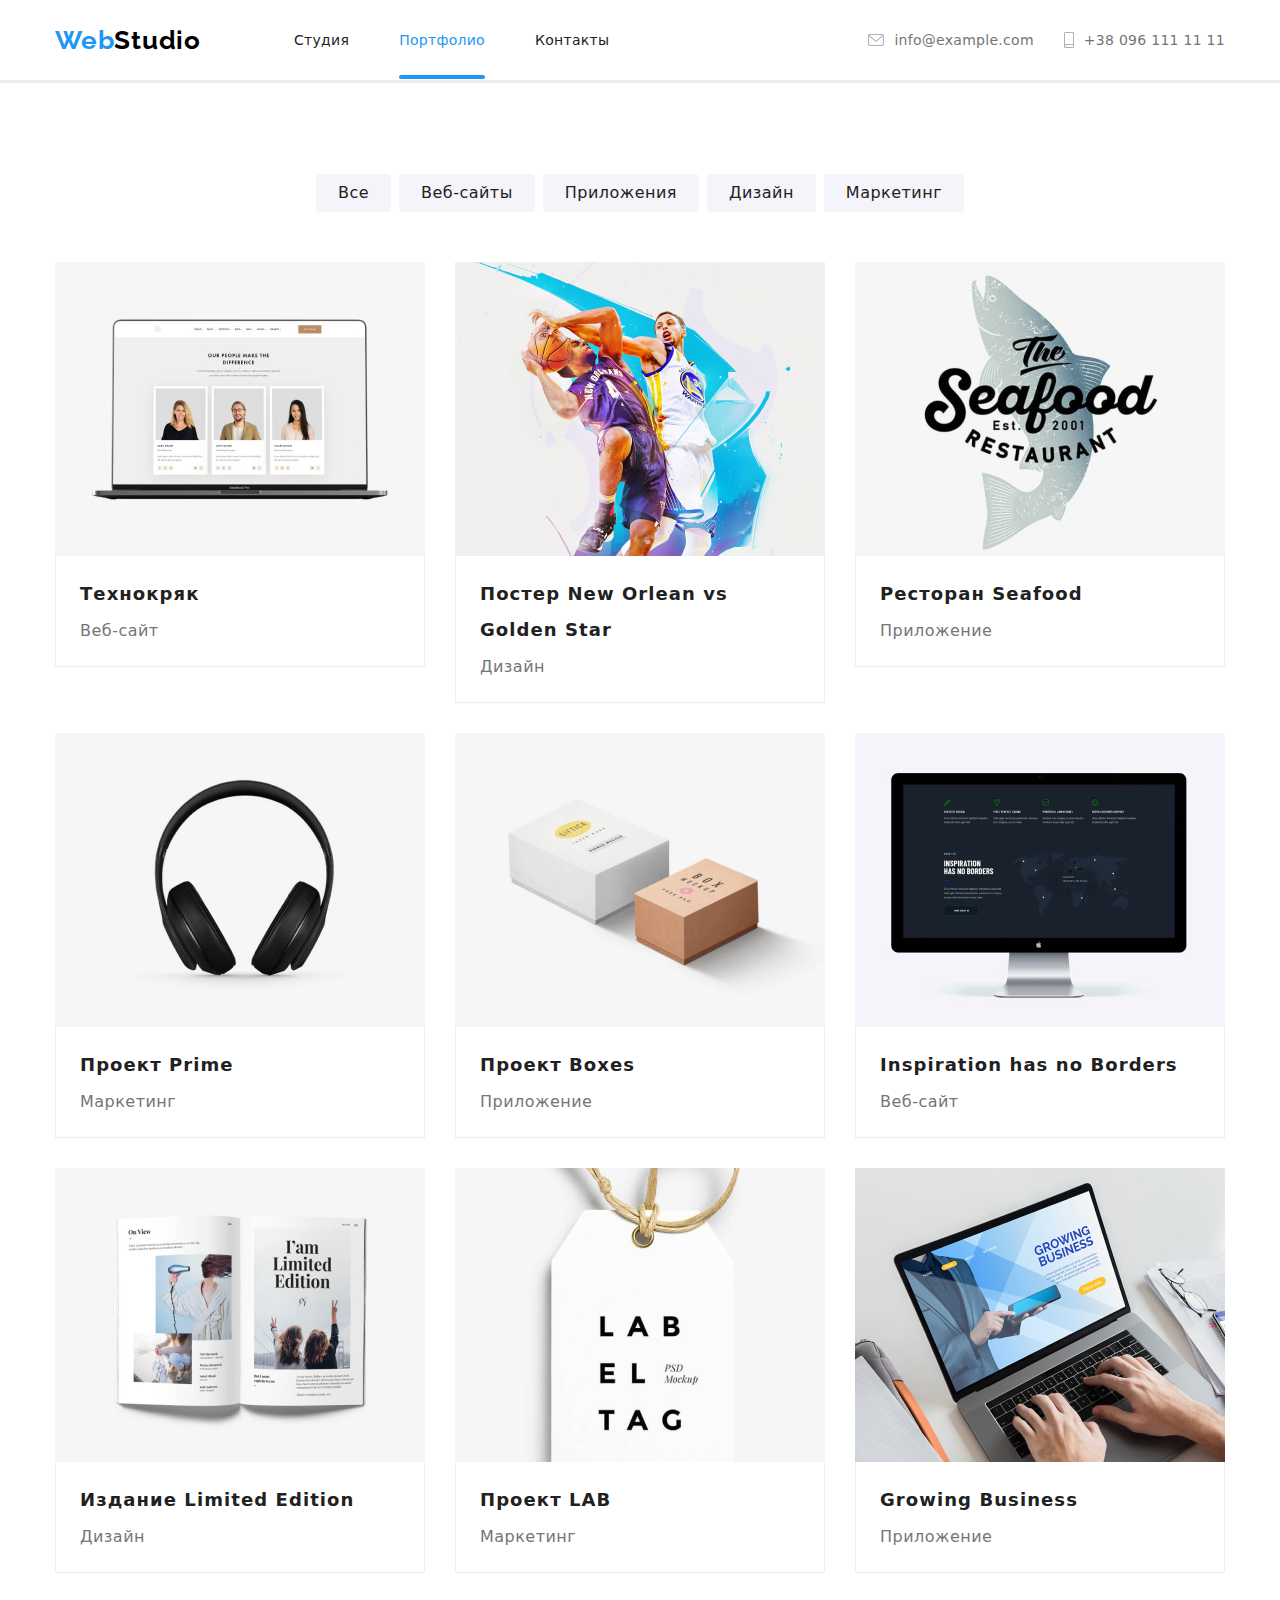
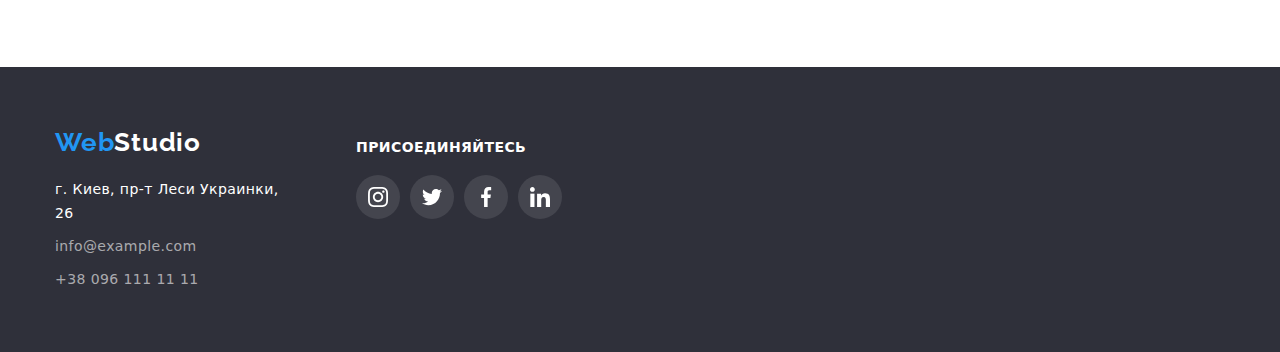
==== portfolio.html @ fbb75f8d "перенос папок и файлов с предыдущего репозитория" ====
<!DOCTYPE html>
<html lang="ru">
<head>
    <meta charset="UTF-8">
    <meta name="viewport" content="width=device-width, initial-scale=1.0">
    <title>WebStudio</title>
    <link rel="stylesheet" href="https://cdnjs.cloudflare.com/ajax/libs/modern-normalize/1.0.0/modern-normalize.css">
    <link href="https://fonts.googleapis.com/css2?family=Raleway:wght@700&family=Roboto:wght@400;500;700;900&display=swap" rel="stylesheet">
    <link rel="stylesheet" href="./css/styles.css">
</head>
<body>

    <!--Header container-->
    <header class="header-container portfolio">
        <div class="container">
            <div class="header-wrapper">
                <a class="link" href="./index.html" aria-label="WebStudio">
                    <span class="web">Web<span class="header-studio">Studio</span></span>
                </a>
                 <nav class="nav-container">
                    <ul class="navigation-menu">
                        <li class="item"><a href="./index.html" class="link">Студия</a></li>
                        <li class="item active"><a href="./portfolio.html" class="link active">Портфолио</a></li>
                        <li class="item"><a href="" class="link">Контакты</a></li>
                    </ul>
                 </nav>
                 <ul class="contacts-list">
                     <li class="item">
                        <a href="info@example.com" class="link">
                            <svg width="16" height="12">
                                <use href="./img/svg/sprite.svg#icon-envelope"></use>
                            </svg>info@example.com</a>
                    </li>
                     <li class="item">
                        <a href="tel:+380961111111" class="link">
                            <svg width="10" height="16" style="background-position: center;">
                                <use href="./img/svg/sprite.svg#icon-smartphone"></use>
                            </svg>+38 096 111 11 11</a>
                    </li>
                 </ul>
            </div>
        </div>
    </header>
        
            <main>
    <!--Portfolio container-->
      <section class="our-works-section">
        <div class="container">
          <h1 class="title">Наши работы</h1>
          <ul class="category-choice">
              <li class="item"><button type="button" class="portfolio-button">Все</button></li>
              <li class="item"><button type="button" class="portfolio-button">Веб-сайты</button></li>
              <li class="item"><button type="button" class="portfolio-button">Приложения</button></li>
              <li class="item"><button type="button" class="portfolio-button">Дизайн</button></li>
              <li class="item"><button type="button" class="portfolio-button">Маркетинг</button></li>
          </ul>
        <ul class="projects-list">
            <li class="item">
                <a href="">
                <div class="pop-up-container">
                <img src="./img/portfolio/img-1.jpg" alt="Технокряк">
                <p>Технокряк это современная площадка распространения коронавируса. Компании используют эту платформу для цифрового шпионажа и атак на защищённые сервера конкурентов.</p>
                </div>
                <div class="card-content">
                <h2 class="project-title">Технокряк</h2>
                <p>Веб-сайт</p></div></a>
            </li>
            <li class="item">
                <a href="">
                <img src="./img/portfolio/img-2.jpg" alt="Постер New Orlean vs Golden Star">
                <div class="card-content">
                <h2 class="project-title">Постер New Orlean vs Golden Star</h2>
                <p>Дизайн</p></div></a>
            </li>
            <li class="item">
                <a href="">
                <img src="./img/portfolio/img-3.jpg" alt="Ресторан Seafood">
                <div class="card-content">
                <h2 class="project-title">Ресторан Seafood</h2>
                <p>Приложение</p></div></a>
            </li>
            <li class="item">
                <a href="">
                <img src="./img/portfolio/img-4.jpg" alt="Проект Prime">
                <div class="card-content">
                <h2 class="project-title">Проект Prime</h2>
                <p>Маркетинг</p></div></a>
            </li>
            <li class="item">
                <a href="">
                <img src="./img/portfolio/img-5.jpg" alt="Проект Boxes">
                <div class="card-content">
                <h2 class="project-title">Проект Boxes</h2>
                <p>Приложение</p></div></a>
            </li>
            <li class="item">
                <a href="">
                <img src="./img/portfolio/img-6.jpg" alt="Inspiration has no Borders">
                <div class="card-content">
                <h2 class="project-title">Inspiration has no Borders</h2>
                <p>Веб-сайт</p></div></a>
            </li>
            <li class="item">
                <a href="">
                <img src="./img/portfolio/img-7.jpg" alt="Издание Limited Edition">
                <div class="card-content">
                <h2 class="project-title">Издание Limited Edition</h2>
                <p>Дизайн</p></div></a>
            </li>
            <li class="item">
                <a href="">
                <img src="./img/portfolio/img-8.jpg" alt="Проект LAB">
                <div class="card-content">
                <h2 class="project-title">Проект LAB</h2>
                <p>Маркетинг</p></div></a>
            </li>
            <li class="item">
                <a href="">
                <img src="./img/portfolio/img-9.jpg" alt="Growing Business">
                <div class="card-content">
                <h2 class="project-title">Growing Business</h2>
                <p>Приложение</p></div></a>
            </li>
         </ul>
        </div>
      </section>
    </main>

             <!--footer container-->
    <footer>
        <div class="container">
            <div class="footer-wrapper">
                <div class="contacts-container">
                <a class="webstudio-link" href="./index.html" aria-label="WebStudio">
                  <span class="web">Web<span class="footer-studio">Studio</span></span>
                </a>
                <address>
                    <span class="address">г. Киев, пр-т Леси Украинки, 26</span>
                    <ul>
                        <li><a href="info@example.com">info@example.com</a></li>
                        <li><a href="tel:+380961111111">+38 096 111 11 11</a></li>
                    </ul>
                </address>
                </div>
                <div class="follow-us-container">
                    <p>Присоединяйтесь</p>
                        <ul class="footer-social-links">
                            <li><a href="">
                                <svg width="20" height="20">
                                    <use href="./img/svg/sprite.svg#icon-instagram-footer"></use>
                                </svg>
                              </a></li>
                            <li><a href="">
                                <svg width="20" height="20">
                                    <use href="./img/svg/sprite.svg#icon-twitter-footer"></use>
                                </svg>
                              </a></li>
                            <li><a href="">
                                <svg width="20" height="20">
                                    <use href="./img/svg/sprite.svg#icon-facebook-footer"></use>
                                </svg>
                              </a></li>
                            <li><a href="">
                                <svg width="20" height="20">
                                    <use href="./img/svg/sprite.svg#icon-linkedin-footer"></use>
                                </svg>
                              </a></li>
                        </ul>
                </div>
            </div>
        </div>
    </footer>
        </body>
        </html>
---- css/styles.css ----
:root {
    --primary-text-color: #212121;
    --title-text-color: #FFFFFF;
    --secondary-text-color: #757575;
    --accent-color: #2196F3;
    --background-color: #F5F4FA;
    --contrast-color: #2F303A;
    --icon-color: #afb1b8;
}
*,
*::before,
*::after {
    margin: 0;
    padding: 0;
}

    transition: 250ms cubic-bezier(0.4, 0, 0.2, 1);
}
body {
    background: var(--title-text-color);
    font-family: 'Roboto', sans-serif;
    font-style: normal;
}
a {
    text-decoration: none;
    cursor: pointer;
}
button {
    cursor: pointer;
}
ul {
    list-style: none;
}
.container {
    margin: 0 auto;
    padding: 0 15px;
    width: 1200px;
    display: block;
}
.header-container,
.header-container.portfolio {
    margin: 0 auto;
    background-color: var(--title-text-color);
}
.header-container.portfolio {
    outline: solid #ECECEC;
}
.header-wrapper {
    display: flex;
    justify-content: space-between;
    align-items: center;
}
.web {
    font-family: 'Raleway';
    font-weight: 700;
    font-size: 26px;
    line-height: 1.192;
    letter-spacing: 0.03em;
    color: var(--accent-color);
}
.web .header-studio {
    color: black;
}
.web .footer-studio {
    color: white;
}
.nav-container {
    margin-left: 93px;
}
.navigation-menu {
    display: flex;
    align-items: center;
    box-sizing: border-box;
}
.navigation-menu .link {
    padding: 31px 0;
    font-weight: 500;
    font-size: 14px;
    line-height: 1.143;
    letter-spacing: 0.02em;
    color: var(--primary-text-color);
    transition: 250ms cubic-bezier(0.4, 0, 0.2, 1);
}
.navigation-menu .link.active::after {
    content: "";
    position: absolute;
    display: block;
    width: 100%;
    height: 4px;
    left: 0;
    bottom: 0;
    background-color: var(--accent-color);
    border-radius: 2px;
}
.navigation-menu .link.active {
    color: var(--accent-color);
    position: relative;
}
.navigation-menu .item {
    display: block;
    box-sizing: border-box;
    padding: 31px 0;
    margin-right: 50px;
}
.navigation-menu .item.active::after {

}
.navigation-menu .item:last-child {
    margin: 0;
}
.navigation-menu .link:hover,
.navigation-menu .link:focus {
    color: var(--accent-color);
    cursor: pointer;
}
.contacts-list {
    display: flex;
    align-items: center;
    margin-left: auto;
}
.contacts-list div {
    display: inline;
}
.contacts-list svg {
    fill:  var(--icon-color);
    margin-right: 10px;
    background-position: center;
    transition: 250ms cubic-bezier(0.4, 0, 0.2, 1);
}
.contacts-list a:hover svg,
.contacts-list a:focus svg {
    fill: var(--accent-color); 
}
.contacts-list .item:last-child {
    margin-left: 30px;
}
.contacts-list .link {
    display: flex;
    align-items: center;
    font-weight: 500;
    font-size: 14px;
    line-height: 1.143;
    letter-spacing: 0.02em;
    color: var(--secondary-text-color);
    list-style: none;
    transition: 250ms cubic-bezier(0.4, 0, 0.2, 1);
}
.contacts-list .link:hover,
.contacts-list .link:focus {
    color: var(--accent-color);
}
.section-1 {
    align-items: center;
    padding: 200px 0 200px 0;
    background-size: cover;
    background-position: center;
    background-color: var(--contrast-color);
    background-image: linear-gradient(
        to right,
        rgba(47, 48, 58, 0.4), 
        rgba(47, 48, 58, 0.4)
    ), url(../img/section-hero/overlay-optimized.jpg);
}
.title {
    font-weight: 900;
    font-size: 44px;
    line-height: 1.364;
    text-align: center;
    letter-spacing: 0.06em;
    text-transform: uppercase;
    color: var(--title-text-color);
}
.section-1 .main-button {
    display: block;
    width: 200px;
    height: 50px;
    border-radius: 4px;
    border: none;
    margin: 30px auto 0 auto;
    background-color: var(--accent-color);
    font-weight: 700;
    font-size: 16px;
    line-height: 1.875;
    letter-spacing: 0.06em;
    color: var(--title-text-color);
}
.section-2,
.section-5  {
    padding: 94px 0;
    margin: 0 auto;
    background-color: var(--title-text-color);
}
.section-2 h2 {
    display: none;
}
.section-2 ul,
.section-3 ul {
    display: flex;
    justify-content: space-between;
}
.work-list li {
    width: 270px;
}
.work-list li::before {
    content: "";
    display: block;
    width: 270px;
    height: 120px;
    background-position: center;
    background-repeat: no-repeat;
    background-color: #F5F4FA;
}
.work-list .item:first-child::before {
    background-image: url(../img/svg/group.svg);
}
.work-list .item:nth-child(2)::before {
    background-image: url(../img/svg/clock.svg);
}
.work-list .item:nth-child(3)::before {
    background-image: url(../img/svg/diagram.svg);
}
.work-list .item:nth-child(4)::before {
    background-image: url(../img/svg/astronaut.svg);
}
.work-list h3 {
    font-weight: 700;
    font-size: 14px;
    line-height: 1.143;
    letter-spacing: 0.03em;
    text-align: left;
    text-transform: uppercase;
    color: var(--primary-text-color);
    margin-bottom: 10px;
    margin-top: 30px;
}
.work-list .discription {
    font-weight: 400;
    font-size: 14px;
    line-height: 1.714;
    letter-spacing: 0.03em;
    color: var(--secondary-text-color);
}
.section-3 {
    padding: 0 0 94px 0;
    margin: 0 auto;
    background-color: var(--title-text-color);
}
.section-3 ul li {
    position: relative;
    display: flex;
    justify-content: center;
}
.section-3 h2,
.section-4 h2,
.section-5 h2 {
    margin-bottom: 50px;
    font-weight: 700;
    font-size: 36px;
    line-height: 1.167;
    text-align: center;
    letter-spacing: 0.03em;
    color: var(--primary-text-color);
}
.section-3 h3 {
    position: absolute;
    display: flex;
    justify-content: center;
    width: 370px;
    bottom: 0;
    padding: 27px 0;
    font-style: normal;
    font-weight: bold;
    font-size: 14px;
    line-height: 1.143;
    text-align: center;
    letter-spacing: 0.03em;
    white-space: nowrap;
    text-transform: uppercase;
    color: var(--title-text-color);
    background-color: rgba(47, 48, 58, 0.8);
}
.backdrop {
    position: fixed;
    top: 0;
    left: 0;
    width: 100%;
    height: 100%;
    z-index: 3;
    background-color: rgba(0, 0, 0, 0.2);
    opacity: 1;
    transition: 600ms cubic-bezier(0.4, 0, 0.2, 1) 200ms;
}
.backdrop.is-hidden {
    opacity: 0;
    pointer-events: none;
    transform: scale(0.1);
}
.modal {
    position: absolute;
    width: 528px;
    height: 581px;
    top: 50%;
    left: 50%;
    transform: translate(-50%, -50%);
    border-radius: 4px;
    background-color: var(--title-text-color);
    filter: drop-shadow(0px 4px 4px rgba(0, 0, 0, 0.25));
}
.modal button {
    position: absolute;
    width: 30px;
    height: 30px;
    top: 8px;
    right: 8px;
    border-radius: 50%;
    background: #FFFFFF;
    border: 1px solid rgba(0, 0, 0, 0.1);
    background-image: url(../img/svg/close-modal.svg);
    background-position: center;
    background-repeat: no-repeat;
}
.section-4 {
    padding: 94px 0;
    margin: 0 auto;
    background-color: #F5F4FA;
}
.section-4 ul li {
    width: 270px;
    padding: 0 0 30px 0;
    background-color: var(--title-text-color);
}
.section-4 img {
    display: block;
}
.section-4 li h3 {
    font-weight: 500;
    font-size: 16px;
    line-height: 1.188;
    text-align: center;
    letter-spacing: 0.03em;
    color: var(--primary-text-color);
    margin: 30px auto 10px auto;
}
.section-4 li p {
    display: block;
    flex-wrap: wrap;
    font-weight: 400;
    font-size: 16px;
    line-height: 1.188;
    text-align: center;
    letter-spacing: 0.03em;
    margin-top: 0 auto;
    color: var(--secondary-text-color);
    margin: 0 auto;
}
.section-4 .team-list {
    display: flex;
    justify-content: space-between;
}
.section-4 .team-list > li {
    box-shadow: 
    0px 1px 3px rgba(0, 0, 0, 0.12), 
    0px 1px 1px rgba(0, 0, 0, 0.14), 
    0px 2px 1px rgba(0, 0, 0, 0.2);
    border-radius: 0px 0px 4px 4px;
}
.section-4 .social-links-icons {
    display: flex;
    background-position: center;
    margin: 16px auto 0 auto;
    justify-content: center;    
}
.section-4 .social-links-icons li {
    width: 44px;
    height: 44px;
    border-radius: 50%;
    margin-right: 10px;
    transition: 250ms cubic-bezier(0.4, 0, 0.2, 1);
}
.section-4 .social-links-icons li a {
    display: flex;
    align-items: center;
    justify-content: center;
    width: 44px;
    height: 44px;
    transition: 250ms cubic-bezier(0.4, 0, 0.2, 1);
}
.section-4 svg {
    fill: var(--icon-color);
    transition: 250ms cubic-bezier(0.4, 0, 0.2, 1);
}
.section-4 .social-links-icons li:nth-child(4) {
    margin-right: 0;
}
.section-4 .social-links-icons li:hover {
    background-color: var(--accent-color);
}
.section-4 .social-links-icons a:hover svg {
    fill: var(--title-text-color);
}
.section-4 .social-links-icons a:focus svg {
    fill: var(--title-text-color);
}
.section-4 .social-links-icons a:focus {
    background-color: var(--accent-color);
    border-radius: 50%;
}

.section-5 ul {
    display: flex;
}
.section-5 ul li {
    margin-right: 30px;
}
.section-5 ul li:last-child {
    margin-right: 0;
}
.section-5 a {
    display: flex;
    align-items: center;
    justify-content: center;
    width: 170px;
    height: 90px;
    border: 1px solid #AFB1B8;
    border-radius: 4px;
    transition: 250ms cubic-bezier(0.4, 0, 0.2, 1);
}
.section-5 svg {
    fill: var(--icon-color);
    transition: 250ms cubic-bezier(0.4, 0, 0.2, 1);
}
.section-5 a:hover svg {
    fill: var(--accent-color);
}
.section-5 a:hover {
    border: 1px solid var(--accent-color);
    border-radius: 4px;
}
.section-5 a:focus svg {
    fill: var(--accent-color);
}
.section-5 li a:focus {
    border: 1px solid var(--accent-color);
}
footer {
    padding: 60px 0;
    background-color: var(--contrast-color);
}
footer .webstudio-link {
    width: 145px;
    display: block;
    margin-bottom: 20px;
}
.footer-wrapper {
    display: flex;
}
address span {
    display: block;
    margin-bottom: 9px;
    font-weight: 400;
    font-size: 14px;
    line-height: 1.714;
    letter-spacing: 0.03em;
    color: var(--title-text-color);
}
address {
    width: 231px;
    display: block;
    font-style: normal;
    flex-wrap: wrap-reverse;
}
address li a {
    font-weight: 400;
    font-size: 14px;
    line-height: 1.714;
    letter-spacing: 0.03em;
    color: rgba(255, 255, 255, 0.6);
}
address li {
    display: block;
    margin-bottom: 9px;
}
address li:last-child {
    margin-bottom: 0;
}
.follow-us-container {
    display: block;
    margin-left: 70px;
    padding-top: 12px;
}
.follow-us-container p {
    font-style: normal;
    font-weight: bold;
    font-size: 14px;
    line-height: 1.143;
    letter-spacing: 0.03em;
    text-transform: uppercase;
    color: var(--title-text-color);
}
.footer-social-links {
    display: flex;
    margin-top: 20px;
}
.footer-social-links li {
    margin-left: 10px;
}
.footer-social-links li a {
    display: flex;
    justify-content: center;
    align-items: center;
    width: 44px;
    height: 44px;
    fill: var(--title-text-color);
    background-color: rgba(255, 255, 255, 0.1);
    border-radius: 50%;
    transition: 250ms cubic-bezier(0.4, 0, 0.2, 1);
}
.footer-social-links li:first-child {
    margin-left: 0;
}
.footer-social-links a:hover {
    background-color: var(--accent-color);
}
.footer-social-links a:focus {
    background-color: var(--accent-color);
    border-radius: 50%;
}
/* portfolio html */
.our-works-section {
    margin: 0 auto;
    padding: 94px 0;
    background-color: var(--title-text-color);
}
.our-works-section .title {
    display: none;
}
.category-choice {
    display: flex;
    justify-content: center;
    margin-bottom: 50px;
}
.category-choice .item + .item {
    margin-left: 8px;
}
.portfolio-button {
    font-weight: 500;
    font-size: 16px;
    line-height: 1.625;
    letter-spacing: 0.03em;
    background-color: var(--background-color);
    color: var(--primary-text-color);
    padding: 6px 22px;
    border: none;
    border-radius: 4px;
    transition: 250ms cubic-bezier(0.4, 0, 0.2, 1);
}
.portfolio-button:hover,
.portfolio-button:focus {
    color: var(--title-text-color);
    background-color: var(--accent-color);
    box-shadow: 0px 3px 1px rgba(0, 0, 0, 0.1), 
                0px 1px 2px rgba(0, 0, 0, 0.08), 
                0px 2px 2px rgba(0, 0, 0, 0.12);
    border-radius: 4px;
}
.projects-list {
    display: flex;
    flex-wrap: wrap;
}
.projects-list .item {
    width: 370px;
    margin-right: 30px;
    margin-bottom: 30px;
    transition: 250ms cubic-bezier(0.4, 0, 0.2, 1);
}
.projects-list .item a {
    position: relative;
    width: 370px;
}
.projects-list img {
    display: block;
}
.pop-up-container {
    display: flex;
    position: relative;
    align-items: center;
    justify-content: center;
    overflow: hidden;
}
.pop-up-container p {
    position: absolute;
    display: flex;
    align-items: center;
    width: 370px;
    height: 294px;
    padding: 0 24px;
    top: 100%;
    font-style: normal;
    font-weight: normal;
    font-size: 18px;
    line-height: 1,556;
    letter-spacing: 0.03em;
    color: #FFFFFF;
    background: rgba(33, 150, 243, 0.9);
    transition: 250ms cubic-bezier(0.4, 0, 0.2, 1);
}
.projects-list .item:nth-child(1):hover .pop-up-container p,
.projects-list .item:nth-child(1):focus .pop-up-container p {
    transform: translate(0, -100%);
    transition-duration: 250ms;
    transition-timing-function: cubic-bezier(0.4, 0, 0.2, 1);
    opacity: 100%;
}
.projects-list .item:nth-child(3),
.projects-list .item:nth-child(6),
.projects-list .item:nth-child(9) {
    margin-right: 0;
}
.projects-list .item:nth-child(n+7) {
    margin-bottom: 0;
}
.projects-list .item:hover,
.projects-list .item a:focus {
    box-shadow: 0px 1px 1px rgba(0, 0, 0, 0.12), 
                0px 4px 4px rgba(0, 0, 0, 0.06), 
                1px 4px 6px rgba(0, 0, 0, 0.16);
}
.card-content .project-title {
    font-weight: 700;
    font-size: 18px;
    line-height: 2.0;
    letter-spacing: 0.06em;
    color: var(--primary-text-color);
    margin-bottom: 4px;
}
.card-content p {
    font-weight: 400;
    font-size: 16px;
    line-height: 1.875;
    letter-spacing: 0.03em;
    color: var(--secondary-text-color);
}
.card-content {
    box-sizing: border-box;
    z-index: 10;
    padding: 20px 24px;
    border-left: 1px solid #EEEEEE;
    border-right: 1px solid #EEEEEE;
    border-bottom: 1px solid #EEEEEE;
}
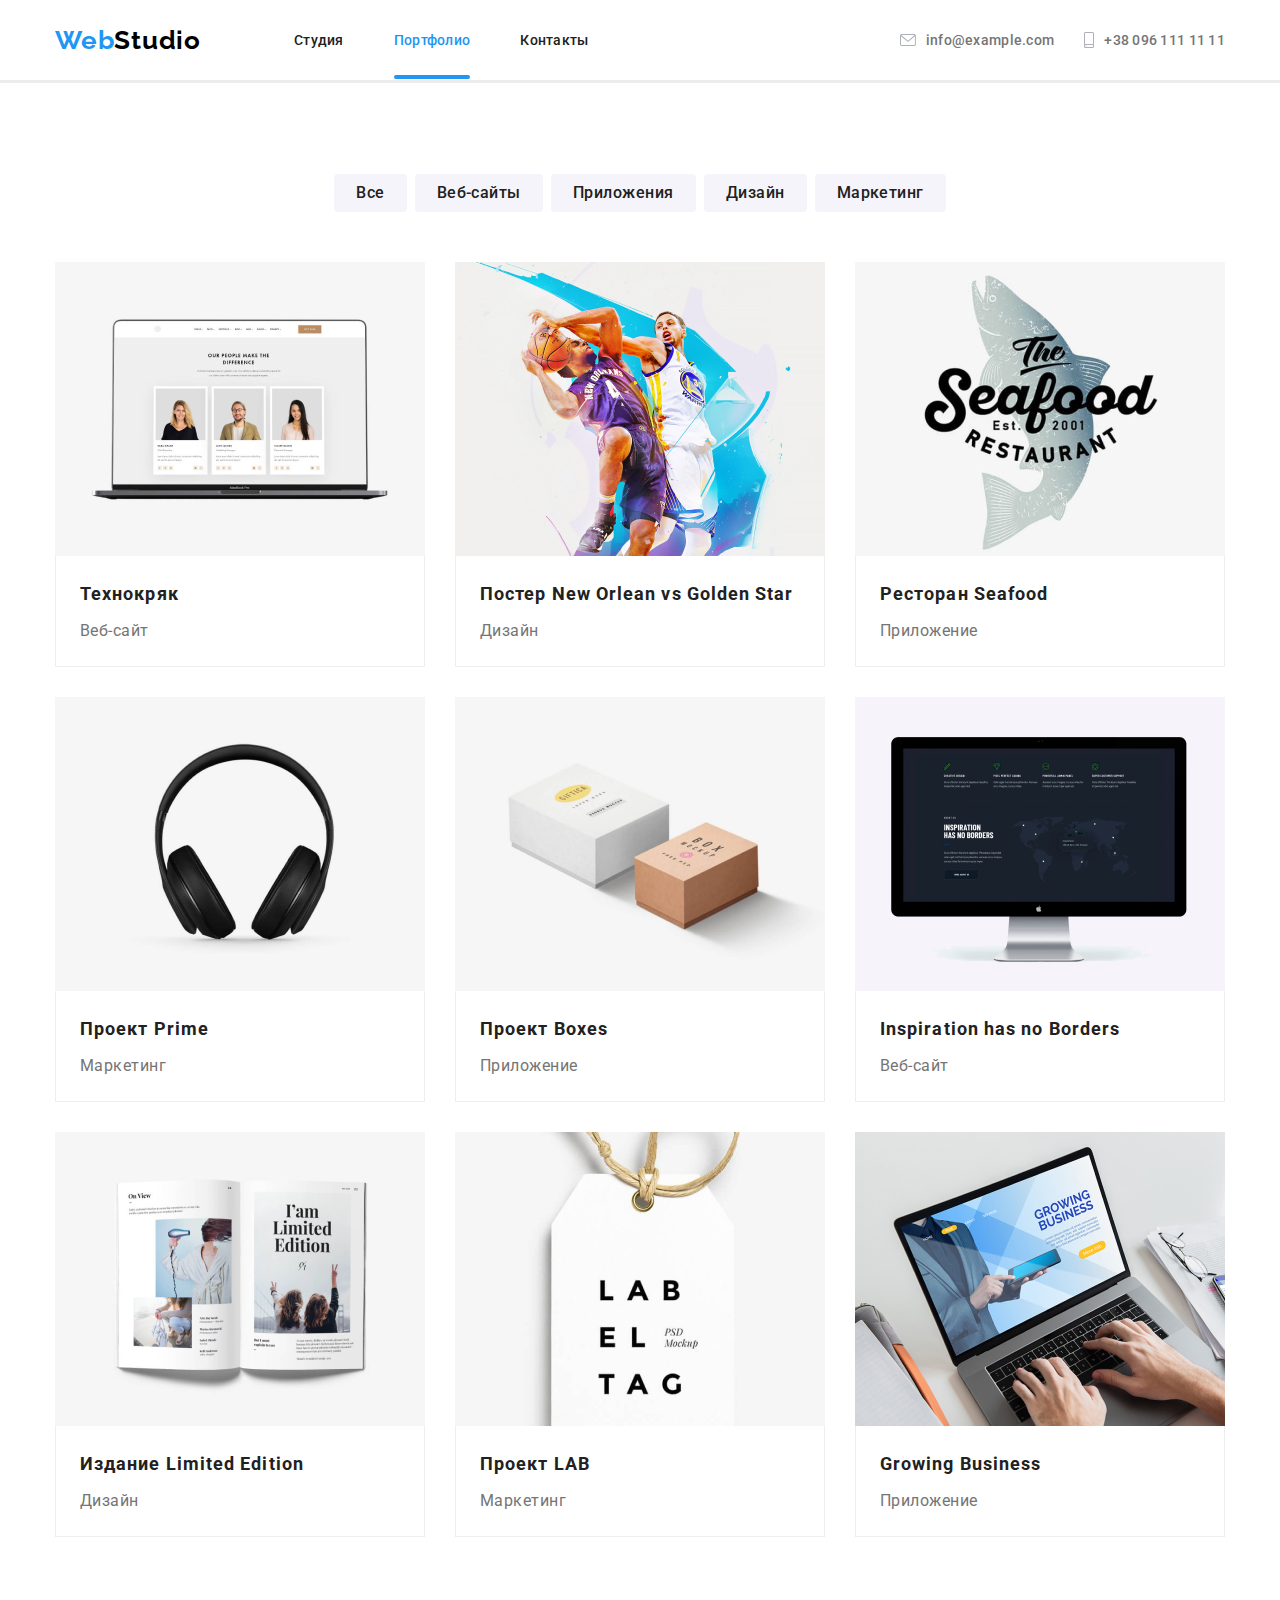
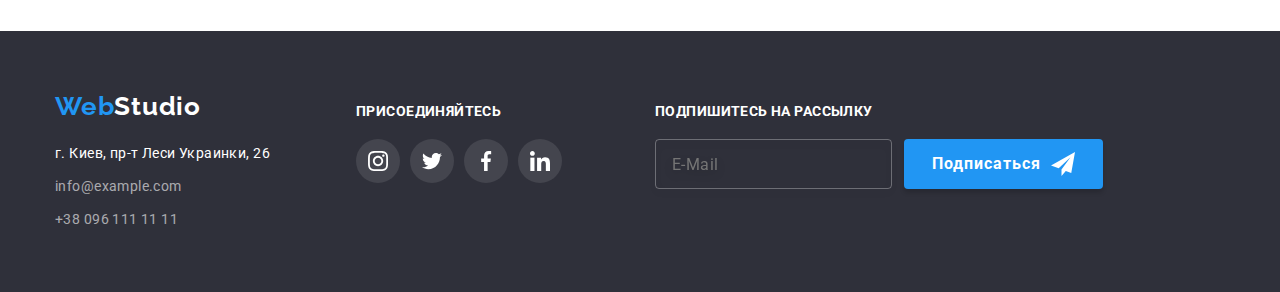
==== commit fe9ab235: "1.0" ====
--- a/portfolio.html
+++ b/portfolio.html
@@ -167,6 +167,15 @@
                               </a></li>
                         </ul>
                 </div>
+                <div class="subscribe-container">
+                    <p>Подпишитесь на рассылку</p>
+                    <form action="#">
+                        <input type="email" name="user-email" placeholder="E-Mail">
+                        <button data-modal-open>Подписаться<svg width="24" height="24">
+                                <use href="./img/svg/sprite.svg#icon-send"></use></svg>
+                        </button>
+                    </form>
+                </div>
             </div>
         </div>
     </footer>
--- a/css/styles.css
+++ b/css/styles.css
@@ -13,9 +13,6 @@
     margin: 0;
     padding: 0;
 }
-
-    transition: 250ms cubic-bezier(0.4, 0, 0.2, 1);
-}
 body {
     background: var(--title-text-color);
     font-family: 'Roboto', sans-serif;
@@ -101,9 +98,6 @@
     box-sizing: border-box;
     padding: 31px 0;
     margin-right: 50px;
-}
-.navigation-menu .item.active::after {
-
 }
 .navigation-menu .item:last-child {
     margin: 0;
@@ -299,6 +293,7 @@
     position: absolute;
     width: 528px;
     height: 581px;
+    padding: 40px;
     top: 50%;
     left: 50%;
     transform: translate(-50%, -50%);
@@ -306,8 +301,9 @@
     background-color: var(--title-text-color);
     filter: drop-shadow(0px 4px 4px rgba(0, 0, 0, 0.25));
 }
-.modal button {
+.modal .close-modal-button {
     position: absolute;
+    display: block;
     width: 30px;
     height: 30px;
     top: 8px;
@@ -315,10 +311,135 @@
     border-radius: 50%;
     background: #FFFFFF;
     border: 1px solid rgba(0, 0, 0, 0.1);
-    background-image: url(../img/svg/close-modal.svg);
+}
+.modal .close-modal-button svg {
+    fill: black;
+}
+.modal .close-modal-button:hover svg,
+.modal .close-modal-button:focus svg {
+    fill: var(--accent-color);
+}
+.modal h2 {
+    margin-bottom: 12px;
+    font-style: normal;
+    font-weight: 700;
+    font-size: 20px;
+    line-height: 1,15;
+    text-align: center;
+    letter-spacing: 0.03em;
+    color: var(--primary-text-color);
+}
+.modal .form-field label,
+.modal form > label {
+    display: block;
+    margin-bottom: 4px;
+    font-style: normal;
+    font-weight: 400;
+    font-size: 12px;
+    line-height: 1,167;
+    letter-spacing: 0.01em;
+    color: var(--secondary-text-color);
+}
+.modal .form-field .input-field {
+    display: block;
+    width: 100%;
+    height: 40px;
+    padding: 12px 42px ;
+    margin-bottom: 10px;
+    border: 1px solid rgba(33, 33, 33, 0.2);
+    box-sizing: border-box;
+    border-radius: 4px;
+}
+.modal textarea {
+    display: block;
+    width: 100%;
+    height: 120px;
+    margin-bottom: 20px;
+    padding: 12px 16px;
+    resize: none;
+    border: 1px solid rgba(33, 33, 33, 0.2);
+    box-sizing: border-box;
+    border-radius: 4px;
+}
+.modal textarea::placeholder {
+    font-style: normal;
+    font-weight: 400;
+    font-size: 14px;
+    line-height: 1,143;
+    letter-spacing: 0.01em;
+    color: rgba(117, 117, 117, 0.5);
+}
+.modal .form-field svg {
+    position: absolute;
+    top: 50%;
+    left: 12px;
+}
+.modal .form-field {
+    position: relative;
+}
+.modal .form-field input:focus-within svg {
+    border-color: var(--accent-color);
+    fill: var(--accent-color);
+}
+.modal .checkbox-container label {
+    font-style: normal;
+    font-weight: 400;
+    font-size: 14px;
+    line-height: 1,714;
+    letter-spacing: 0.03em;
+    color: var(--secondary-text-color);
+} 
+.modal .checkbox-container {
+    position: relative;
+    display: flex;
+    justify-content: center;
+}
+.modal .checkbox-container .checkbox {
+    appearance: none; 
+    width: 16px;
+    height: 15px;
+    box-sizing: border-box;
+    border: 2px solid black;
+    border-radius: 3px;
+    background-image: url(../img/svg/check.svg);
     background-position: center;
-    background-repeat: no-repeat;
-}
+    background-repeat: no-repeat;   
+}
+.modal .checkbox-container .checkbox:checked {
+    background-color: var(--accent-color);
+    border: 2px solid var(--accent-color);
+}
+.modal .checkbox-container label {
+    display: inline-block;
+    margin-left: 8.38px;
+}
+.modal .checkbox-container label a {
+    text-decoration-line: underline;
+    color: var(--accent-color)
+}
+.modal .checkbox-container .svg-checkbox-container {
+    position: relative;
+    display: flex;
+}
+.modal .send-button {
+    display: flex;
+    width: 200px;
+    height: 50px;
+    margin: 30px auto 40px auto;
+    background: var(--accent-color);
+    box-shadow: 0px 4px 4px rgba(0, 0, 0, 0.15);
+    border-radius: 4px;
+    border: none;
+    font-style: normal;
+    font-weight: bold;
+    font-size: 16px;
+    line-height: 30px;
+    justify-content: center;
+    align-items: center;
+    text-align: center;
+    letter-spacing: 0.06em;
+    color: #FFFFFF;
+    }
 .section-4 {
     padding: 94px 0;
     margin: 0 auto;
@@ -488,7 +609,9 @@
     margin-left: 70px;
     padding-top: 12px;
 }
-.follow-us-container p {
+.follow-us-container p,
+.subscribe-container p {
+    margin-bottom: 20px;
     font-style: normal;
     font-weight: bold;
     font-size: 14px;
@@ -499,7 +622,6 @@
 }
 .footer-social-links {
     display: flex;
-    margin-top: 20px;
 }
 .footer-social-links li {
     margin-left: 10px;
@@ -524,6 +646,54 @@
 .footer-social-links a:focus {
     background-color: var(--accent-color);
     border-radius: 50%;
+}
+.subscribe-container {
+    display: block;
+    padding-top: 12px;
+    margin-left: 93px;
+}
+.subscribe-container form {
+    display: flex;
+    width: 358px;
+    height: 50px;
+}
+.subscribe-container form input {
+    width: 358px;
+    height: 50px;
+    margin-right: 12px;
+    padding: 15px 16px;
+    background-color: transparent;
+    border: 1px solid rgba(255, 255, 255, 0.3);
+    box-sizing: border-box;
+    filter: drop-shadow(0px 4px 4px rgba(0, 0, 0, 0.15));
+    border-radius: 4px;
+    font-style: normal;
+    font-weight: 400;
+    font-size: 16px;
+    line-height: 1.25;
+    letter-spacing: 0.03em;
+    color: rgba(255, 255, 255, 0.6);
+}
+.subscribe-container form button {
+    display: flex;
+    align-items: center;
+    justify-content: center;
+    text-align: center;
+    padding: 10px 28px;
+    font-style: normal;
+    font-weight: 700;
+    font-size: 16px;
+    line-height: 1.875;
+    letter-spacing: 0.06em;
+    color: var(--title-text-color);
+    background: var(--accent-color);
+    box-shadow: 0px 4px 4px rgba(0, 0, 0, 0.15);
+    border-radius: 4px;
+    border: none;
+}
+.subscribe-container form button svg {
+    margin-left: 10px;
+    fill: var(--title-text-color);
 }
 /* portfolio html */
 .our-works-section {
@@ -575,9 +745,9 @@
 }
 .projects-list .item a {
     position: relative;
-    width: 370px;
-}
-.projects-list img {
+    display: block;
+}
+.projects-list img {    
     display: block;
 }
 .pop-up-container {
